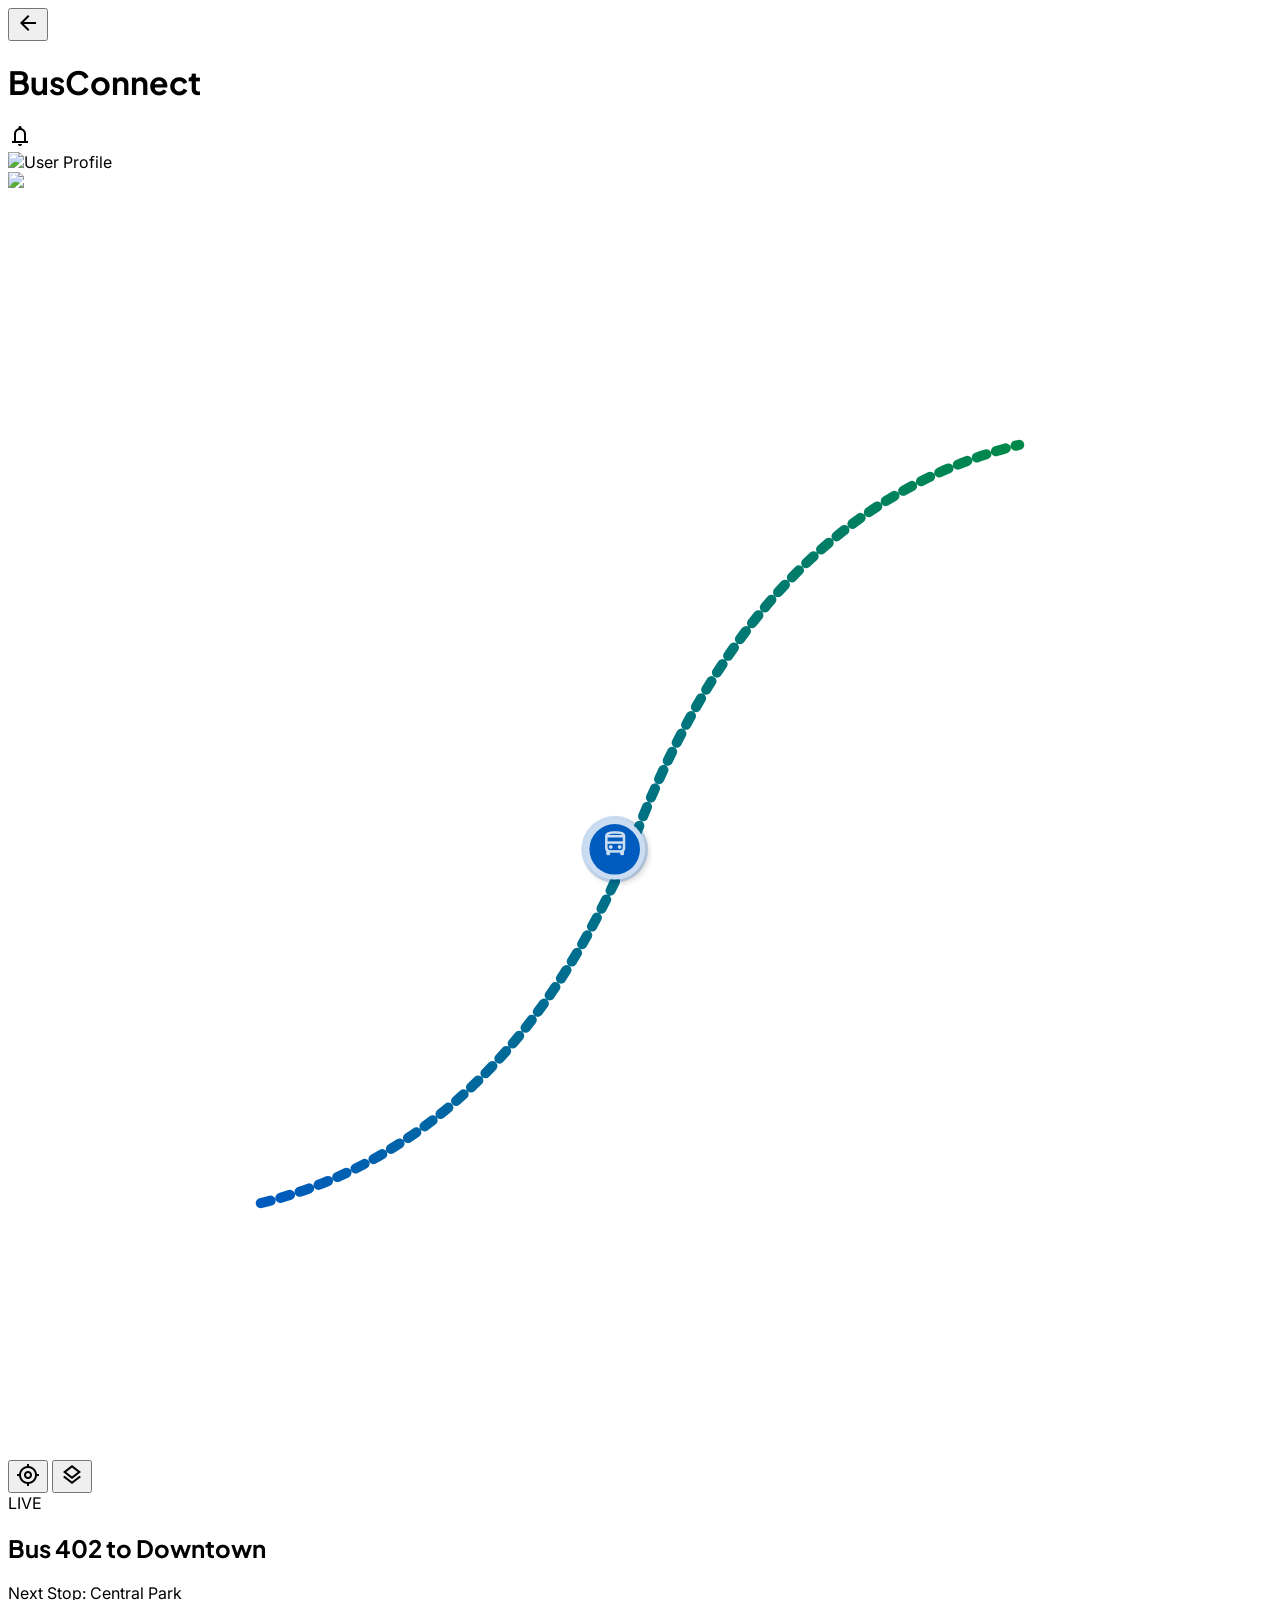
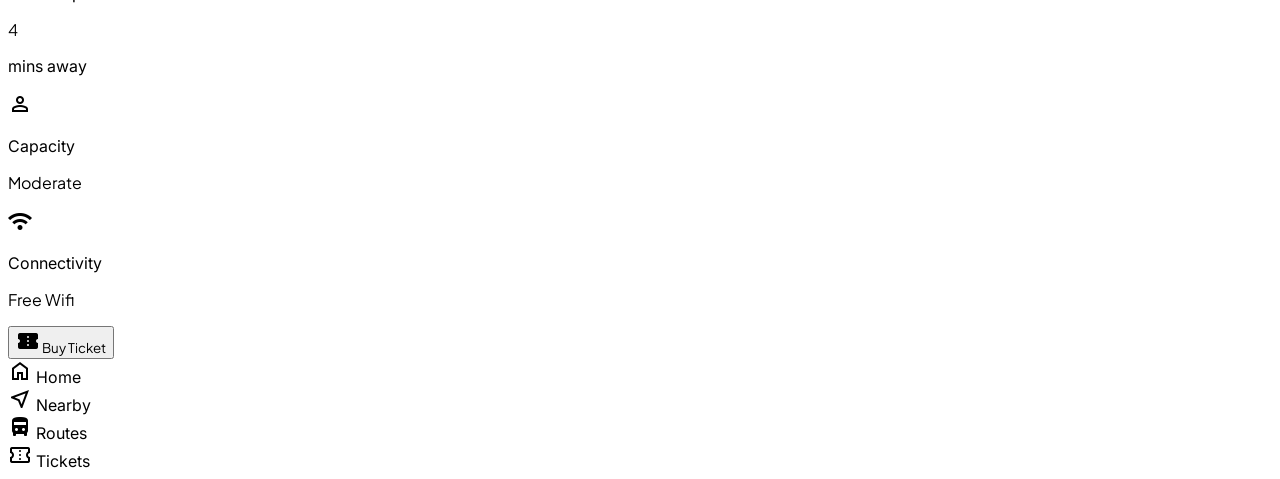
==== stitch_assets/live_tracking.html @ 39672f03 "docs: import screen assets from Stitch Transit Navigator App project" ====
<!DOCTYPE html>

<html lang="en"><head>
<meta charset="utf-8"/>
<meta content="width=device-width, initial-scale=1.0" name="viewport"/>
<title>BusConnect Live Tracking</title>
<script src="https://cdn.tailwindcss.com?plugins=forms,container-queries"></script>
<link href="https://fonts.googleapis.com/css2?family=Plus+Jakarta+Sans:wght@400;500;600;700;800&amp;family=Inter:wght@400;500;600&amp;display=swap" rel="stylesheet"/>
<link href="https://fonts.googleapis.com/css2?family=Material+Symbols+Outlined:wght,FILL@100..700,0..1&amp;display=swap" rel="stylesheet"/>
<link href="https://fonts.googleapis.com/css2?family=Material+Symbols+Outlined:wght,FILL@100..700,0..1&amp;display=swap" rel="stylesheet"/>
<script id="tailwind-config">
        tailwind.config = {
            darkMode: "class",
            theme: {
                extend: {
                    "colors": {
                        "tertiary-fixed-dim": "#4be085",
                        "secondary-container": "#fc9d41",
                        "primary": "#005bbf",
                        "on-tertiary-container": "#000602",
                        "outline-variant": "#c1c6d6",
                        "on-secondary-container": "#6b3900",
                        "on-secondary-fixed": "#2e1500",
                        "surface-bright": "#f8f9fa",
                        "background": "#f8f9fa",
                        "on-error-container": "#93000a",
                        "on-tertiary-fixed-variant": "#005229",
                        "secondary-fixed-dim": "#ffb77a",
                        "tertiary": "#006d38",
                        "error": "#ba1a1a",
                        "inverse-on-surface": "#f0f1f2",
                        "surface-variant": "#e1e3e4",
                        "primary-fixed": "#d8e2ff",
                        "on-secondary-fixed-variant": "#6d3a00",
                        "surface-container-low": "#f3f4f5",
                        "on-background": "#191c1d",
                        "on-primary": "#ffffff",
                        "outline": "#727785",
                        "on-tertiary-fixed": "#00210d",
                        "tertiary-fixed": "#6cfe9f",
                        "on-error": "#ffffff",
                        "surface-container-highest": "#e1e3e4",
                        "on-secondary": "#ffffff",
                        "on-primary-fixed": "#001a41",
                        "surface": "#f8f9fa",
                        "surface-container": "#edeeef",
                        "surface-dim": "#d9dadb",
                        "inverse-primary": "#adc7ff",
                        "inverse-surface": "#2e3132",
                        "error-container": "#ffdad6",
                        "surface-tint": "#005bc0",
                        "primary-fixed-dim": "#adc7ff",
                        "primary-container": "#1a73e8",
                        "on-surface": "#191c1d",
                        "tertiary-container": "#008948",
                        "on-tertiary": "#ffffff",
                        "secondary": "#8f4e00",
                        "on-primary-container": "#ffffff",
                        "surface-container-lowest": "#ffffff",
                        "on-surface-variant": "#414754",
                        "on-primary-fixed-variant": "#004493",
                        "surface-container-high": "#e7e8e9",
                        "secondary-fixed": "#ffdcc2"
                    },
                    "borderRadius": {
                        "DEFAULT": "1rem",
                        "lg": "2rem",
                        "xl": "3rem",
                        "full": "9999px"
                    },
                    "fontFamily": {
                        "headline": ["Plus Jakarta Sans"],
                        "body": ["Inter"],
                        "label": ["Inter"]
                    }
                },
            },
        }
    </script>
<style>
        body { font-family: 'Inter', sans-serif; }
        .font-headline { font-family: 'Plus Jakarta Sans', sans-serif; }
        .material-symbols-outlined {
            font-variation-settings: 'FILL' 0, 'wght' 400, 'GRAD' 0, 'opsz' 24;
        }
        .map-gradient-overlay {
            background: linear-gradient(to bottom, rgba(248, 249, 250, 0.8) 0%, rgba(248, 249, 250, 0) 20%, rgba(248, 249, 250, 0) 80%, rgba(248, 249, 250, 0.9) 100%);
        }
        .route-polyline {
            stroke-dasharray: 8;
        }
    </style>
<style>
    body {
      min-height: max(884px, 100dvh);
    }
  </style>
  </head>
<body class="bg-surface text-on-surface overflow-hidden">
<!-- Top Navigation Bar (Shared Component Strategy) -->
<header class="fixed top-0 w-full z-50 bg-slate-50/70 backdrop-blur-xl flex justify-between items-center px-6 py-4 w-full shadow-[0_8px_32px_rgba(0,0,0,0.06)]">
<div class="flex items-center gap-3">
<button class="w-10 h-10 flex items-center justify-center rounded-full bg-surface-container-low hover:bg-slate-200/50 transition-colors active:scale-95">
<span class="material-symbols-outlined text-primary">arrow_back</span>
</button>
<h1 class="font-headline font-bold text-2xl tracking-tight bg-gradient-to-br from-blue-600 to-emerald-500 bg-clip-text text-transparent">BusConnect</h1>
</div>
<div class="flex items-center gap-4">
<span class="material-symbols-outlined text-slate-500 hover:bg-slate-200/50 p-2 rounded-full transition-colors cursor-pointer">notifications</span>
<div class="w-10 h-10 rounded-full overflow-hidden border-2 border-primary/20">
<img alt="User Profile" class="w-full h-full object-cover" data-alt="close up professional portrait of a smiling user with soft studio lighting and neutral background" src="https://lh3.googleusercontent.com/aida-public/[base64]"/>
</div>
</div>
</header>
<!-- Full Screen Map Canvas -->
<main class="relative h-screen w-full pt-16">
<div class="absolute inset-0 z-0">
<!-- Simulated Map Visual -->
<img class="w-full h-full object-cover grayscale opacity-40 brightness-110" data-alt="Detailed monochromatic city map with clean vector lines and subtle topological features in cool slate tones" data-location="New York City" src="https://lh3.googleusercontent.com/aida-public/[base64]"/>
<div class="absolute inset-0 map-gradient-overlay pointer-events-none"></div>
<!-- SVG Overlay for Route and Markers -->
<svg class="absolute inset-0 w-full h-full pointer-events-none" preserveaspectratio="none" viewbox="0 0 1000 1000">
<!-- Polyline Route -->
<path class="route-polyline" d="M 200,800 Q 400,750 500,500 T 800,200" fill="none" stroke="url(#routeGradient)" stroke-linecap="round" stroke-width="8"></path>
<defs>
<lineargradient id="routeGradient" x1="0%" x2="100%" y1="0%" y2="0%">
<stop offset="0%" style="stop-color:#005bbf;stop-opacity:1"></stop>
<stop offset="100%" style="stop-color:#008948;stop-opacity:1"></stop>
</lineargradient>
</defs>
<!-- Bus Marker -->
<g transform="translate(480, 520)">
<circle class="shadow-lg" fill="white" filter="url(#dropShadow)" r="24"></circle>
<circle fill="#005bbf" r="20"></circle>
<text fill="white" font-family="Material Symbols Outlined" font-size="24" x="-12" y="8">directions_bus</text>
<!-- Pulse effect -->
<circle fill="#005bbf" opacity="0.3" r="20">
<animate attributename="r" dur="1.5s" from="20" repeatcount="indefinite" to="40"></animate>
<animate attributename="opacity" dur="1.5s" from="0.3" repeatcount="indefinite" to="0"></animate>
</circle>
</g>
<filter height="130%" id="dropShadow">
<fegaussianblur in="SourceAlpha" stddeviation="3"></fegaussianblur>
<feoffset dx="2" dy="2" result="offsetblur"></feoffset>
<fecomponenttransfer>
<fefunca slope="0.2" type="linear"></fefunca>
</fecomponenttransfer>
<femerge>
<femergenode></femergenode>
<femergenode in="SourceGraphic"></femergenode>
</femerge>
</filter>
</svg>
</div>
<!-- Floating Action Controls (Minimal Map UI) -->
<div class="absolute right-6 top-24 flex flex-col gap-4 z-20">
<button class="w-12 h-12 bg-surface-container-lowest shadow-xl rounded-full flex items-center justify-center text-on-surface hover:bg-slate-50 transition-all">
<span class="material-symbols-outlined">my_location</span>
</button>
<button class="w-12 h-12 bg-surface-container-lowest shadow-xl rounded-full flex items-center justify-center text-on-surface hover:bg-slate-50 transition-all">
<span class="material-symbols-outlined">layers</span>
</button>
</div>
<!-- Floating Bottom Sheet -->
<div class="absolute bottom-0 left-0 w-full z-40 px-4 pb-12">
<div class="max-w-2xl mx-auto bg-surface-container-lowest/80 backdrop-blur-2xl rounded-xl shadow-[0_-12px_40px_rgba(0,0,0,0.08)] overflow-hidden">
<!-- Handle -->
<div class="w-full flex justify-center py-3">
<div class="w-12 h-1.5 bg-on-surface-variant/20 rounded-full"></div>
</div>
<div class="p-8 pt-2">
<div class="flex justify-between items-start mb-8">
<div class="space-y-1">
<div class="flex items-center gap-2 mb-2">
<span class="bg-primary/10 text-primary font-label font-semibold text-xs px-2 py-1 rounded-md tracking-wider">LIVE</span>
<div class="w-2 h-2 rounded-full bg-tertiary animate-pulse"></div>
</div>
<h2 class="font-headline font-extrabold text-3xl tracking-tight text-on-surface">Bus 402 <span class="text-on-surface-variant font-medium">to Downtown</span></h2>
<p class="font-body text-on-surface-variant text-lg">Next Stop: <span class="font-semibold text-on-surface">Central Park</span></p>
</div>
<div class="text-right">
<p class="font-headline font-black text-5xl text-primary leading-none">4</p>
<p class="font-label font-bold text-xs uppercase tracking-widest text-primary mt-1">mins away</p>
</div>
</div>
<!-- Details Bento Grid Style -->
<div class="grid grid-cols-2 gap-4 mb-8">
<div class="bg-surface-container-low p-5 rounded-lg flex items-center gap-4">
<div class="w-12 h-12 rounded-full bg-surface-container-lowest flex items-center justify-center text-secondary">
<span class="material-symbols-outlined">person</span>
</div>
<div>
<p class="text-xs font-label text-on-surface-variant uppercase tracking-tighter">Capacity</p>
<p class="font-headline font-bold text-lg">Moderate</p>
</div>
</div>
<div class="bg-surface-container-low p-5 rounded-lg flex items-center gap-4">
<div class="w-12 h-12 rounded-full bg-surface-container-lowest flex items-center justify-center text-tertiary">
<span class="material-symbols-outlined">wifi</span>
</div>
<div>
<p class="text-xs font-label text-on-surface-variant uppercase tracking-tighter">Connectivity</p>
<p class="font-headline font-bold text-lg">Free Wifi</p>
</div>
</div>
</div>
<!-- Action Button -->
<button class="w-full py-5 rounded-full bg-gradient-to-r from-primary to-tertiary-container text-white font-headline font-bold text-xl shadow-lg shadow-primary/20 flex items-center justify-center gap-3 transition-transform active:scale-[0.98]">
<span class="material-symbols-outlined" style="font-variation-settings: 'FILL' 1;">confirmation_number</span>
                        Buy Ticket
                    </button>
</div>
</div>
</div>
</main>
<!-- Bottom Navigation Shell (Mobile Context) -->
<nav class="fixed bottom-0 left-0 w-full flex justify-around items-center px-4 pt-3 pb-8 bg-white/70 backdrop-blur-2xl rounded-t-[32px] z-50 shadow-[0_-8px_32px_rgba(0,0,0,0.04)] md:hidden">
<div class="flex flex-col items-center justify-center text-slate-400 px-5 py-2 hover:text-blue-500 transition-transform active:scale-90">
<span class="material-symbols-outlined">home</span>
<span class="font-label font-semibold text-[11px] uppercase tracking-wider mt-1">Home</span>
</div>
<div class="flex flex-col items-center justify-center text-slate-400 px-5 py-2 hover:text-blue-500 transition-transform active:scale-90">
<span class="material-symbols-outlined">near_me</span>
<span class="font-label font-semibold text-[11px] uppercase tracking-wider mt-1">Nearby</span>
</div>
<div class="flex flex-col items-center justify-center bg-gradient-to-br from-blue-600 to-emerald-500 text-white rounded-full px-5 py-2 transition-all duration-300 active:scale-90">
<span class="material-symbols-outlined" style="font-variation-settings: 'FILL' 1;">directions_bus</span>
<span class="font-label font-semibold text-[11px] uppercase tracking-wider mt-1">Routes</span>
</div>
<div class="flex flex-col items-center justify-center text-slate-400 px-5 py-2 hover:text-blue-500 transition-transform active:scale-90">
<span class="material-symbols-outlined">confirmation_number</span>
<span class="font-label font-semibold text-[11px] uppercase tracking-wider mt-1">Tickets</span>
</div>
</nav>
</body></html>
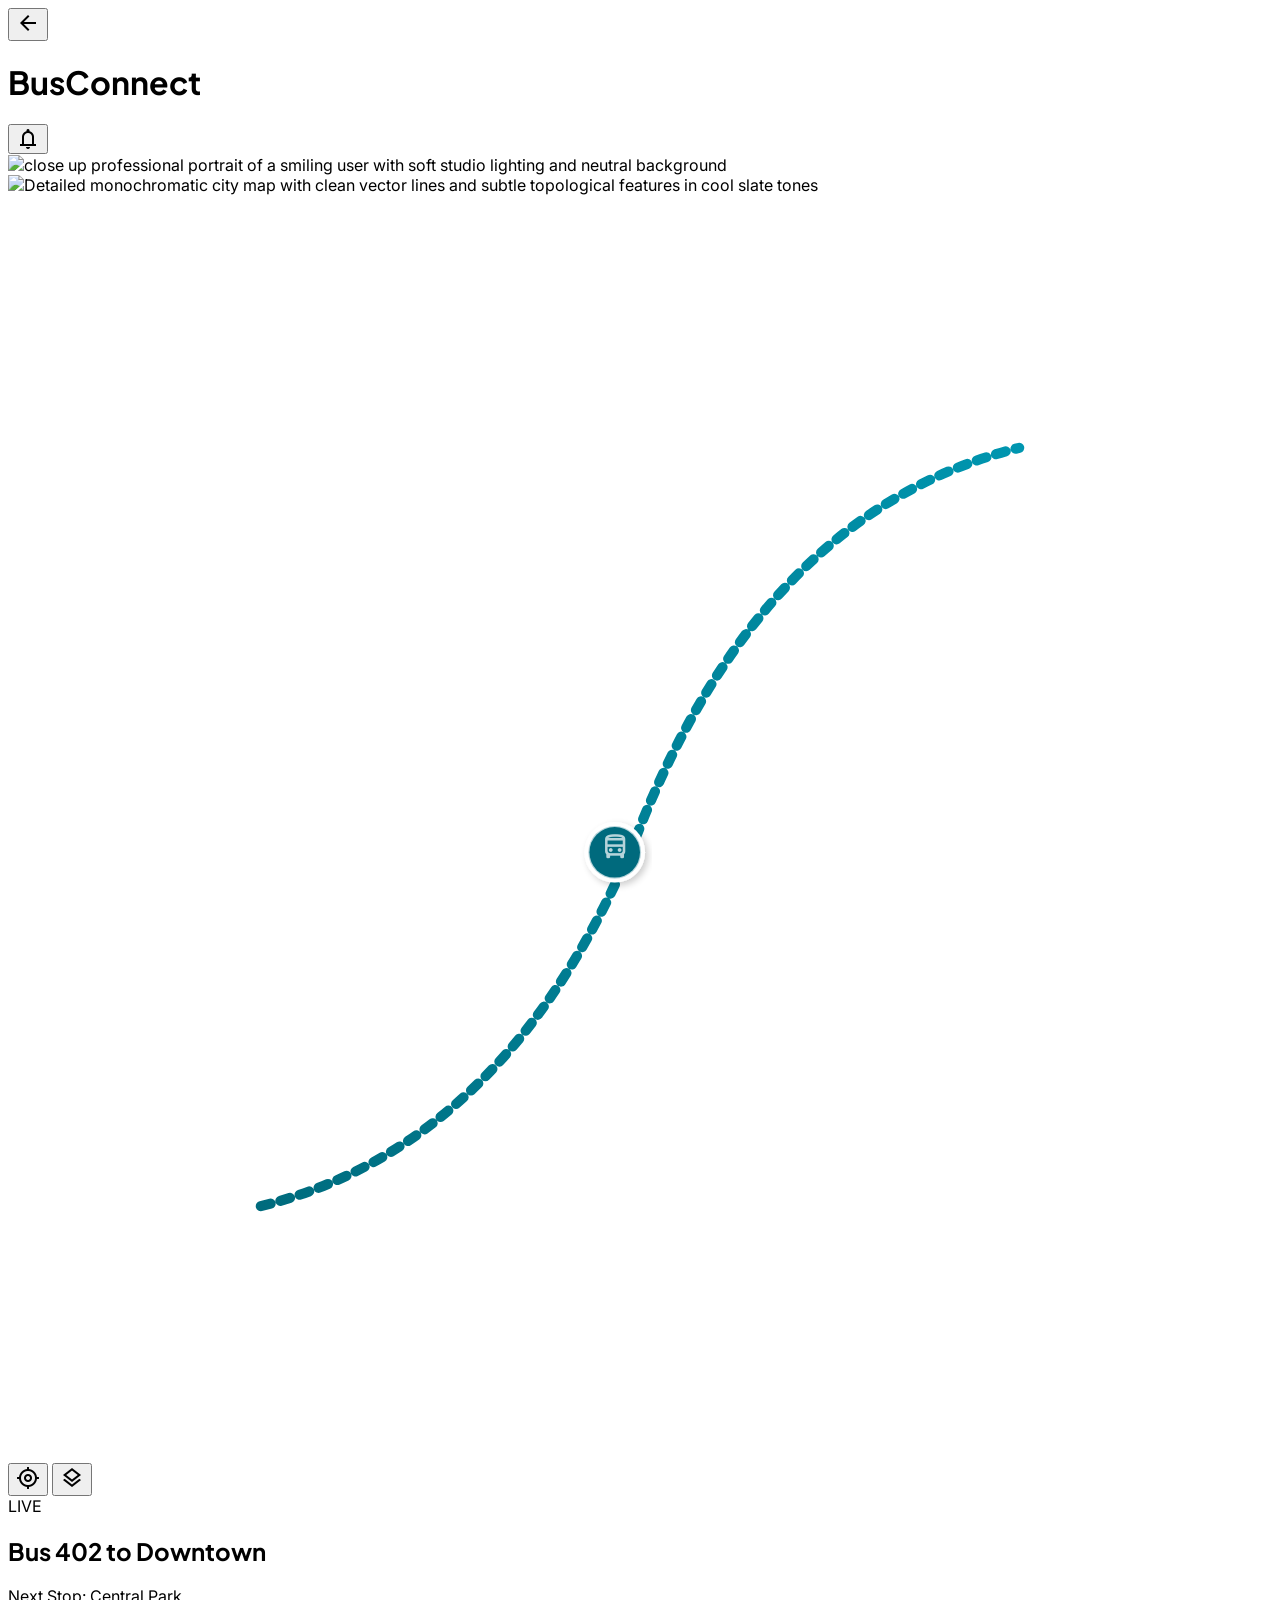
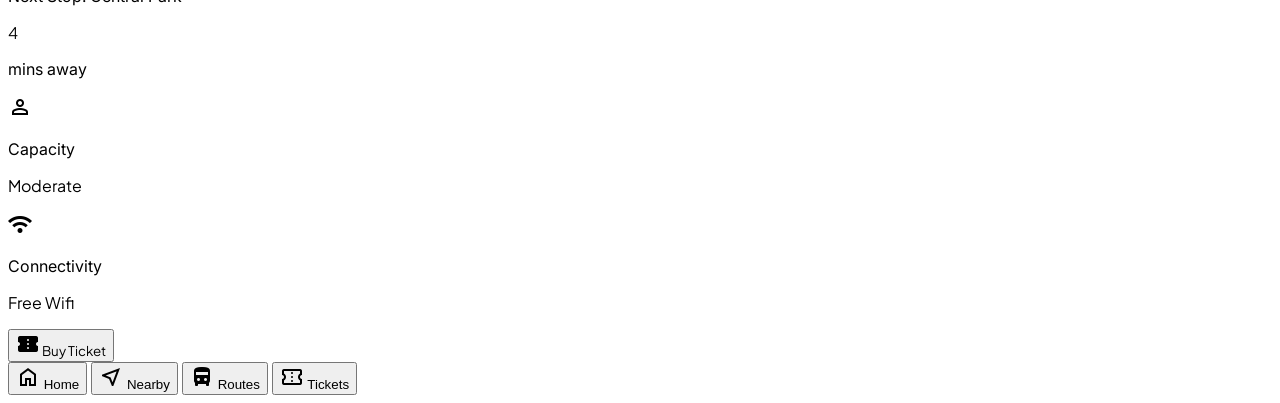
==== commit 3c4f4a4c: "UI: Modernize Transit Navigator UI to teal theme" ====
--- a/stitch_assets/live_tracking.html
+++ b/stitch_assets/live_tracking.html
@@ -4,9 +4,10 @@
 <meta charset="utf-8"/>
 <meta content="width=device-width, initial-scale=1.0" name="viewport"/>
 <title>BusConnect Live Tracking</title>
-<script src="https://cdn.tailwindcss.com?plugins=forms,container-queries"></script>
+<link rel="preconnect" href="https://fonts.googleapis.com" crossorigin />
+<link rel="preconnect" href="https://fonts.gstatic.com" crossorigin />
+<script src="https://cdn.tailwindcss.com?plugins=forms,container-queries" integrity="sha384-1DcZPGeODWbGGjS/i/n4ULX/pEc0DPcKK2WhyuWEmBXRfzOwoVTDQBN9C3C5jJHK" crossorigin="anonymous"></script>
 <link href="https://fonts.googleapis.com/css2?family=Plus+Jakarta+Sans:wght@400;500;600;700;800&amp;family=Inter:wght@400;500;600&amp;display=swap" rel="stylesheet"/>
-<link href="https://fonts.googleapis.com/css2?family=Material+Symbols+Outlined:wght,FILL@100..700,0..1&amp;display=swap" rel="stylesheet"/>
 <link href="https://fonts.googleapis.com/css2?family=Material+Symbols+Outlined:wght,FILL@100..700,0..1&amp;display=swap" rel="stylesheet"/>
 <script id="tailwind-config">
         tailwind.config = {
@@ -14,20 +15,21 @@
             theme: {
                 extend: {
                     "colors": {
-                        "tertiary-fixed-dim": "#4be085",
-                        "secondary-container": "#fc9d41",
-                        "primary": "#005bbf",
-                        "on-tertiary-container": "#000602",
+                        "primary": "#006B7D",
+                        "primary-container": "#0096B0",
+                        "secondary": "#fc9d41",
+                        "tertiary": "#008948",
+                        "error": "#D32F2F",
+                        "surface": "#f5f7fa",
+                        "on-surface": "#191c1d",
+                        "background": "#f5f7fa",
                         "outline-variant": "#c1c6d6",
                         "on-secondary-container": "#6b3900",
                         "on-secondary-fixed": "#2e1500",
-                        "surface-bright": "#f8f9fa",
-                        "background": "#f8f9fa",
+                        "surface-bright": "#ffffff",
                         "on-error-container": "#93000a",
                         "on-tertiary-fixed-variant": "#005229",
                         "secondary-fixed-dim": "#ffb77a",
-                        "tertiary": "#006d38",
-                        "error": "#ba1a1a",
                         "inverse-on-surface": "#f0f1f2",
                         "surface-variant": "#e1e3e4",
                         "primary-fixed": "#d8e2ff",
@@ -42,7 +44,6 @@
                         "surface-container-highest": "#e1e3e4",
                         "on-secondary": "#ffffff",
                         "on-primary-fixed": "#001a41",
-                        "surface": "#f8f9fa",
                         "surface-container": "#edeeef",
                         "surface-dim": "#d9dadb",
                         "inverse-primary": "#adc7ff",
@@ -50,11 +51,7 @@
                         "error-container": "#ffdad6",
                         "surface-tint": "#005bc0",
                         "primary-fixed-dim": "#adc7ff",
-                        "primary-container": "#1a73e8",
-                        "on-surface": "#191c1d",
-                        "tertiary-container": "#008948",
                         "on-tertiary": "#ffffff",
-                        "secondary": "#8f4e00",
                         "on-primary-container": "#ffffff",
                         "surface-container-lowest": "#ffffff",
                         "on-surface-variant": "#414754",
@@ -69,9 +66,9 @@
                         "full": "9999px"
                     },
                     "fontFamily": {
-                        "headline": ["Plus Jakarta Sans"],
-                        "body": ["Inter"],
-                        "label": ["Inter"]
+                        "headline": ["Plus Jakarta Sans", "sans-serif"],
+                        "body": ["Inter", "sans-serif"],
+                        "label": ["Inter", "sans-serif"]
                     }
                 },
             },
@@ -100,15 +97,15 @@
 <!-- Top Navigation Bar (Shared Component Strategy) -->
 <header class="fixed top-0 w-full z-50 bg-slate-50/70 backdrop-blur-xl flex justify-between items-center px-6 py-4 w-full shadow-[0_8px_32px_rgba(0,0,0,0.06)]">
 <div class="flex items-center gap-3">
-<button class="w-10 h-10 flex items-center justify-center rounded-full bg-surface-container-low hover:bg-slate-200/50 transition-colors active:scale-95">
+<button class="w-10 h-10 flex items-center justify-center rounded-full bg-surface-container-low hover:bg-slate-200/50 transition-colors active:scale-95" aria-label="Back">
 <span class="material-symbols-outlined text-primary">arrow_back</span>
 </button>
-<h1 class="font-headline font-bold text-2xl tracking-tight bg-gradient-to-br from-blue-600 to-emerald-500 bg-clip-text text-transparent">BusConnect</h1>
+<h1 class="font-headline font-bold text-2xl tracking-tight bg-gradient-to-r from-primary to-primary-container bg-clip-text text-transparent">BusConnect</h1>
 </div>
 <div class="flex items-center gap-4">
-<span class="material-symbols-outlined text-slate-500 hover:bg-slate-200/50 p-2 rounded-full transition-colors cursor-pointer">notifications</span>
+<button type="button" class="material-symbols-outlined text-slate-500 hover:bg-slate-200/50 p-2 rounded-full transition-colors cursor-pointer" aria-label="Notifications">notifications</button>
 <div class="w-10 h-10 rounded-full overflow-hidden border-2 border-primary/20">
-<img alt="User Profile" class="w-full h-full object-cover" data-alt="close up professional portrait of a smiling user with soft studio lighting and neutral background" src="https://lh3.googleusercontent.com/aida-public/[base64]"/>
+<img class="w-full h-full object-cover" alt="close up professional portrait of a smiling user with soft studio lighting and neutral background" src="https://lh3.googleusercontent.com/aida-public/[base64]"/>
 </div>
 </div>
 </header>
@@ -116,54 +113,54 @@
 <main class="relative h-screen w-full pt-16">
 <div class="absolute inset-0 z-0">
 <!-- Simulated Map Visual -->
-<img class="w-full h-full object-cover grayscale opacity-40 brightness-110" data-alt="Detailed monochromatic city map with clean vector lines and subtle topological features in cool slate tones" data-location="New York City" src="https://lh3.googleusercontent.com/aida-public/[base64]"/>
+<img class="w-full h-full object-cover grayscale opacity-40 brightness-110" alt="Detailed monochromatic city map with clean vector lines and subtle topological features in cool slate tones" data-location="New York City" src="https://lh3.googleusercontent.com/aida-public/[base64]"/>
 <div class="absolute inset-0 map-gradient-overlay pointer-events-none"></div>
 <!-- SVG Overlay for Route and Markers -->
-<svg class="absolute inset-0 w-full h-full pointer-events-none" preserveaspectratio="none" viewbox="0 0 1000 1000">
+<svg class="absolute inset-0 w-full h-full pointer-events-none" preserveAspectRatio="none" viewBox="0 0 1000 1000">
 <!-- Polyline Route -->
 <path class="route-polyline" d="M 200,800 Q 400,750 500,500 T 800,200" fill="none" stroke="url(#routeGradient)" stroke-linecap="round" stroke-width="8"></path>
 <defs>
-<lineargradient id="routeGradient" x1="0%" x2="100%" y1="0%" y2="0%">
-<stop offset="0%" style="stop-color:#005bbf;stop-opacity:1"></stop>
-<stop offset="100%" style="stop-color:#008948;stop-opacity:1"></stop>
-</lineargradient>
+<linearGradient id="routeGradient" x1="0%" x2="100%" y1="0%" y2="0%">
+<stop offset="0%" style="stop-color:#006B7D;stop-opacity:1"></stop>
+<stop offset="100%" style="stop-color:#0096B0;stop-opacity:1"></stop>
+</linearGradient>
 </defs>
 <!-- Bus Marker -->
 <g transform="translate(480, 520)">
 <circle class="shadow-lg" fill="white" filter="url(#dropShadow)" r="24"></circle>
-<circle fill="#005bbf" r="20"></circle>
+<circle fill="#006B7D" r="20"></circle>
 <text fill="white" font-family="Material Symbols Outlined" font-size="24" x="-12" y="8">directions_bus</text>
 <!-- Pulse effect -->
-<circle fill="#005bbf" opacity="0.3" r="20">
-<animate attributename="r" dur="1.5s" from="20" repeatcount="indefinite" to="40"></animate>
-<animate attributename="opacity" dur="1.5s" from="0.3" repeatcount="indefinite" to="0"></animate>
+<circle fill="#006B7D" opacity="0.3" r="20">
+<animate attributeName="r" dur="1.5s" from="20" repeatCount="indefinite" to="40"></animate>
+<animate attributeName="opacity" dur="1.5s" from="0.3" repeatCount="indefinite" to="0"></animate>
 </circle>
 </g>
 <filter height="130%" id="dropShadow">
-<fegaussianblur in="SourceAlpha" stddeviation="3"></fegaussianblur>
-<feoffset dx="2" dy="2" result="offsetblur"></feoffset>
-<fecomponenttransfer>
-<fefunca slope="0.2" type="linear"></fefunca>
-</fecomponenttransfer>
-<femerge>
-<femergenode></femergenode>
-<femergenode in="SourceGraphic"></femergenode>
-</femerge>
+<feGaussianBlur in="SourceAlpha" stdDeviation="3"></feGaussianBlur>
+<feOffset dx="2" dy="2" result="offsetblur"></feOffset>
+<feComponentTransfer>
+<feFuncA slope="0.2" type="linear"></feFuncA>
+</feComponentTransfer>
+<feMerge>
+<feMergeNode></feMergeNode>
+<feMergeNode in="SourceGraphic"></feMergeNode>
+</feMerge>
 </filter>
 </svg>
 </div>
 <!-- Floating Action Controls (Minimal Map UI) -->
 <div class="absolute right-6 top-24 flex flex-col gap-4 z-20">
-<button class="w-12 h-12 bg-surface-container-lowest shadow-xl rounded-full flex items-center justify-center text-on-surface hover:bg-slate-50 transition-all">
+<button aria-label="Locate me" class="w-12 h-12 bg-surface-container-lowest shadow-xl rounded-full flex items-center justify-center text-on-surface hover:bg-slate-50 transition-all">
 <span class="material-symbols-outlined">my_location</span>
 </button>
-<button class="w-12 h-12 bg-surface-container-lowest shadow-xl rounded-full flex items-center justify-center text-on-surface hover:bg-slate-50 transition-all">
+<button aria-label="Toggle layers" class="w-12 h-12 bg-surface-container-lowest shadow-xl rounded-full flex items-center justify-center text-on-surface hover:bg-slate-50 transition-all">
 <span class="material-symbols-outlined">layers</span>
 </button>
 </div>
 <!-- Floating Bottom Sheet -->
 <div class="absolute bottom-0 left-0 w-full z-40 px-4 pb-12">
-<div class="max-w-2xl mx-auto bg-surface-container-lowest/80 backdrop-blur-2xl rounded-xl shadow-[0_-12px_40px_rgba(0,0,0,0.08)] overflow-hidden">
+<div class="max-w-2xl mx-auto bg-white/90 backdrop-blur-2xl rounded-xl shadow-[0_-12px_40px_rgba(0,0,0,0.08)] border border-surface-container-high overflow-hidden">
 <!-- Handle -->
 <div class="w-full flex justify-center py-3">
 <div class="w-12 h-1.5 bg-on-surface-variant/20 rounded-full"></div>
@@ -185,8 +182,8 @@
 </div>
 <!-- Details Bento Grid Style -->
 <div class="grid grid-cols-2 gap-4 mb-8">
-<div class="bg-surface-container-low p-5 rounded-lg flex items-center gap-4">
-<div class="w-12 h-12 rounded-full bg-surface-container-lowest flex items-center justify-center text-secondary">
+<div class="bg-surface p-5 rounded-lg flex items-center gap-4">
+<div class="w-12 h-12 rounded-full bg-white shadow-sm border border-surface-container-high flex items-center justify-center text-secondary">
 <span class="material-symbols-outlined">person</span>
 </div>
 <div>
@@ -194,8 +191,8 @@
 <p class="font-headline font-bold text-lg">Moderate</p>
 </div>
 </div>
-<div class="bg-surface-container-low p-5 rounded-lg flex items-center gap-4">
-<div class="w-12 h-12 rounded-full bg-surface-container-lowest flex items-center justify-center text-tertiary">
+<div class="bg-surface p-5 rounded-lg flex items-center gap-4">
+<div class="w-12 h-12 rounded-full bg-white shadow-sm border border-surface-container-high flex items-center justify-center text-tertiary">
 <span class="material-symbols-outlined">wifi</span>
 </div>
 <div>
@@ -205,7 +202,7 @@
 </div>
 </div>
 <!-- Action Button -->
-<button class="w-full py-5 rounded-full bg-gradient-to-r from-primary to-tertiary-container text-white font-headline font-bold text-xl shadow-lg shadow-primary/20 flex items-center justify-center gap-3 transition-transform active:scale-[0.98]">
+<button class="w-full py-5 rounded-full bg-gradient-to-r from-primary to-primary-container text-white font-headline font-bold text-xl shadow-lg shadow-primary/20 flex items-center justify-center gap-3 transition-transform active:scale-[0.98]">
 <span class="material-symbols-outlined" style="font-variation-settings: 'FILL' 1;">confirmation_number</span>
                         Buy Ticket
                     </button>
@@ -215,21 +212,21 @@
 </main>
 <!-- Bottom Navigation Shell (Mobile Context) -->
 <nav class="fixed bottom-0 left-0 w-full flex justify-around items-center px-4 pt-3 pb-8 bg-white/70 backdrop-blur-2xl rounded-t-[32px] z-50 shadow-[0_-8px_32px_rgba(0,0,0,0.04)] md:hidden">
-<div class="flex flex-col items-center justify-center text-slate-400 px-5 py-2 hover:text-blue-500 transition-transform active:scale-90">
+<button aria-label="Home" class="flex flex-col items-center justify-center text-slate-400 px-5 py-2 hover:text-primary transition-transform active:scale-90">
 <span class="material-symbols-outlined">home</span>
 <span class="font-label font-semibold text-[11px] uppercase tracking-wider mt-1">Home</span>
-</div>
-<div class="flex flex-col items-center justify-center text-slate-400 px-5 py-2 hover:text-blue-500 transition-transform active:scale-90">
+</button>
+<button aria-label="Nearby" class="flex flex-col items-center justify-center text-slate-400 px-5 py-2 hover:text-primary transition-transform active:scale-90">
 <span class="material-symbols-outlined">near_me</span>
 <span class="font-label font-semibold text-[11px] uppercase tracking-wider mt-1">Nearby</span>
-</div>
-<div class="flex flex-col items-center justify-center bg-gradient-to-br from-blue-600 to-emerald-500 text-white rounded-full px-5 py-2 transition-all duration-300 active:scale-90">
+</button>
+<button aria-label="Routes" aria-current="page" class="flex flex-col items-center justify-center bg-gradient-to-br from-primary to-primary-container text-white rounded-full px-5 py-2 transition-all duration-300 active:scale-90">
 <span class="material-symbols-outlined" style="font-variation-settings: 'FILL' 1;">directions_bus</span>
 <span class="font-label font-semibold text-[11px] uppercase tracking-wider mt-1">Routes</span>
-</div>
-<div class="flex flex-col items-center justify-center text-slate-400 px-5 py-2 hover:text-blue-500 transition-transform active:scale-90">
+</button>
+<button aria-label="Tickets" class="flex flex-col items-center justify-center text-slate-400 px-5 py-2 hover:text-primary transition-transform active:scale-90">
 <span class="material-symbols-outlined">confirmation_number</span>
 <span class="font-label font-semibold text-[11px] uppercase tracking-wider mt-1">Tickets</span>
-</div>
+</button>
 </nav>
 </body></html>
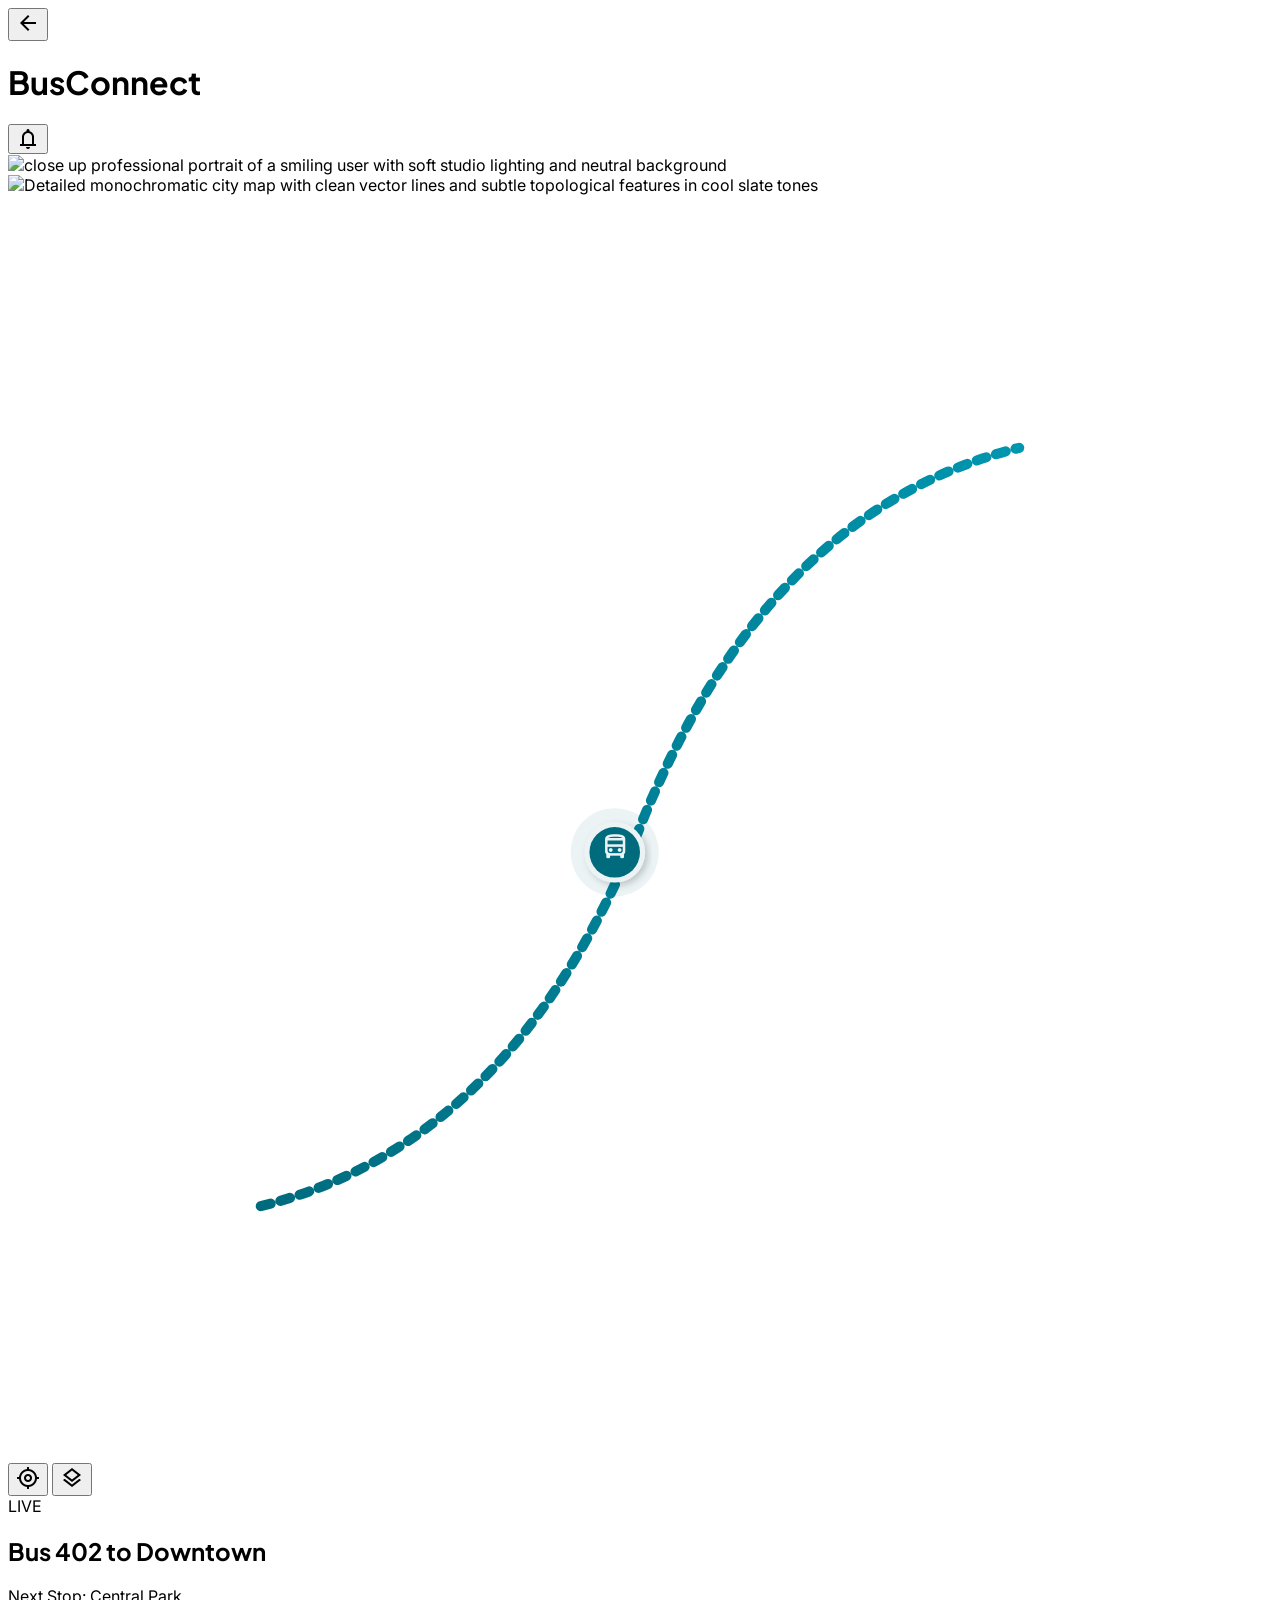
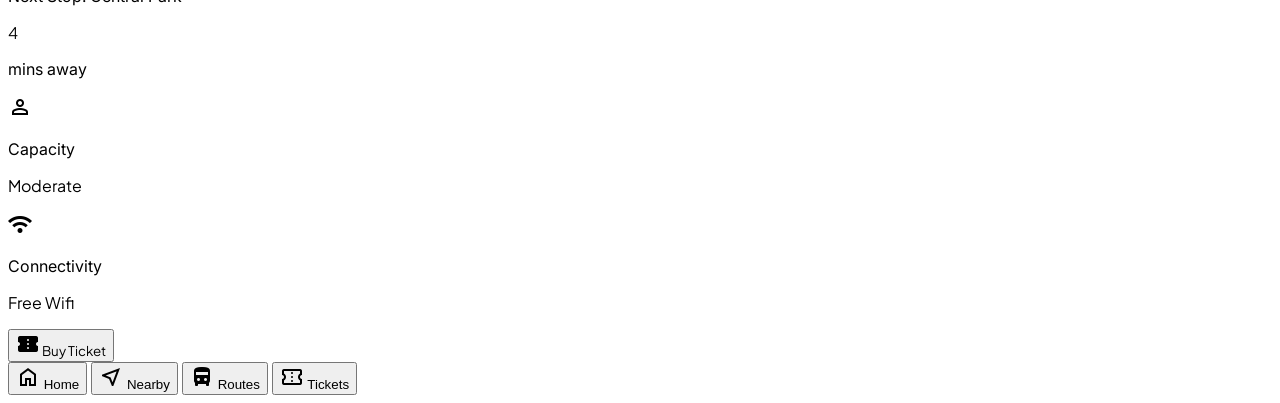
==== commit a4266cc0: "Fix UI, SQLService stability, footer, and stitch templates" ====
--- a/stitch_assets/live_tracking.html
+++ b/stitch_assets/live_tracking.html
@@ -95,7 +95,7 @@
   </head>
 <body class="bg-surface text-on-surface overflow-hidden">
 <!-- Top Navigation Bar (Shared Component Strategy) -->
-<header class="fixed top-0 w-full z-50 bg-slate-50/70 backdrop-blur-xl flex justify-between items-center px-6 py-4 w-full shadow-[0_8px_32px_rgba(0,0,0,0.06)]">
+<header class="fixed top-0 w-full z-50 bg-slate-50/70 backdrop-blur-xl flex justify-between items-center px-6 py-4  shadow-[0_8px_32px_rgba(0,0,0,0.06)]">
 <div class="flex items-center gap-3">
 <button class="w-10 h-10 flex items-center justify-center rounded-full bg-surface-container-low hover:bg-slate-200/50 transition-colors active:scale-95" aria-label="Back">
 <span class="material-symbols-outlined text-primary">arrow_back</span>
@@ -159,7 +159,7 @@
 </button>
 </div>
 <!-- Floating Bottom Sheet -->
-<div class="absolute bottom-0 left-0 w-full z-40 px-4 pb-12">
+<div class="absolute bottom-0 left-0 w-full z-40 px-4 pb-safe-bottom pb-24 md:pb-12">
 <div class="max-w-2xl mx-auto bg-white/90 backdrop-blur-2xl rounded-xl shadow-[0_-12px_40px_rgba(0,0,0,0.08)] border border-surface-container-high overflow-hidden">
 <!-- Handle -->
 <div class="w-full flex justify-center py-3">
